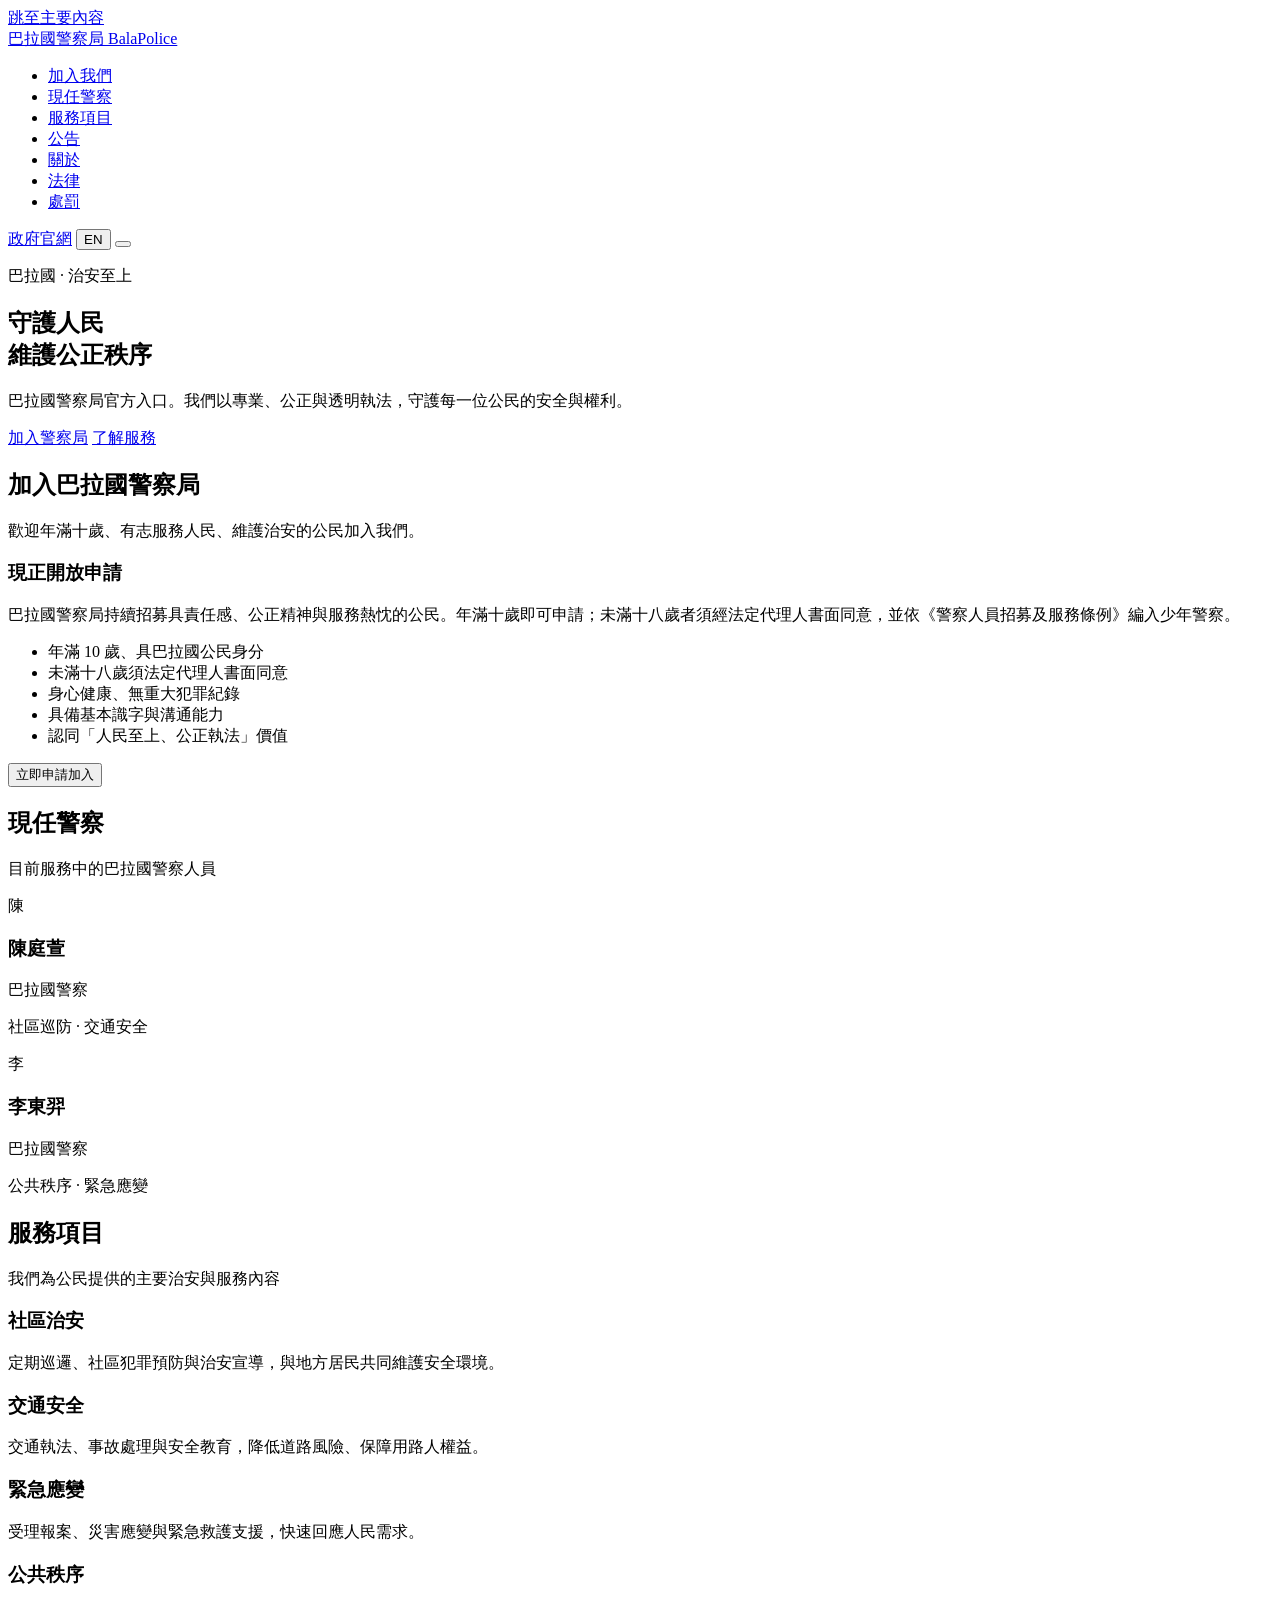
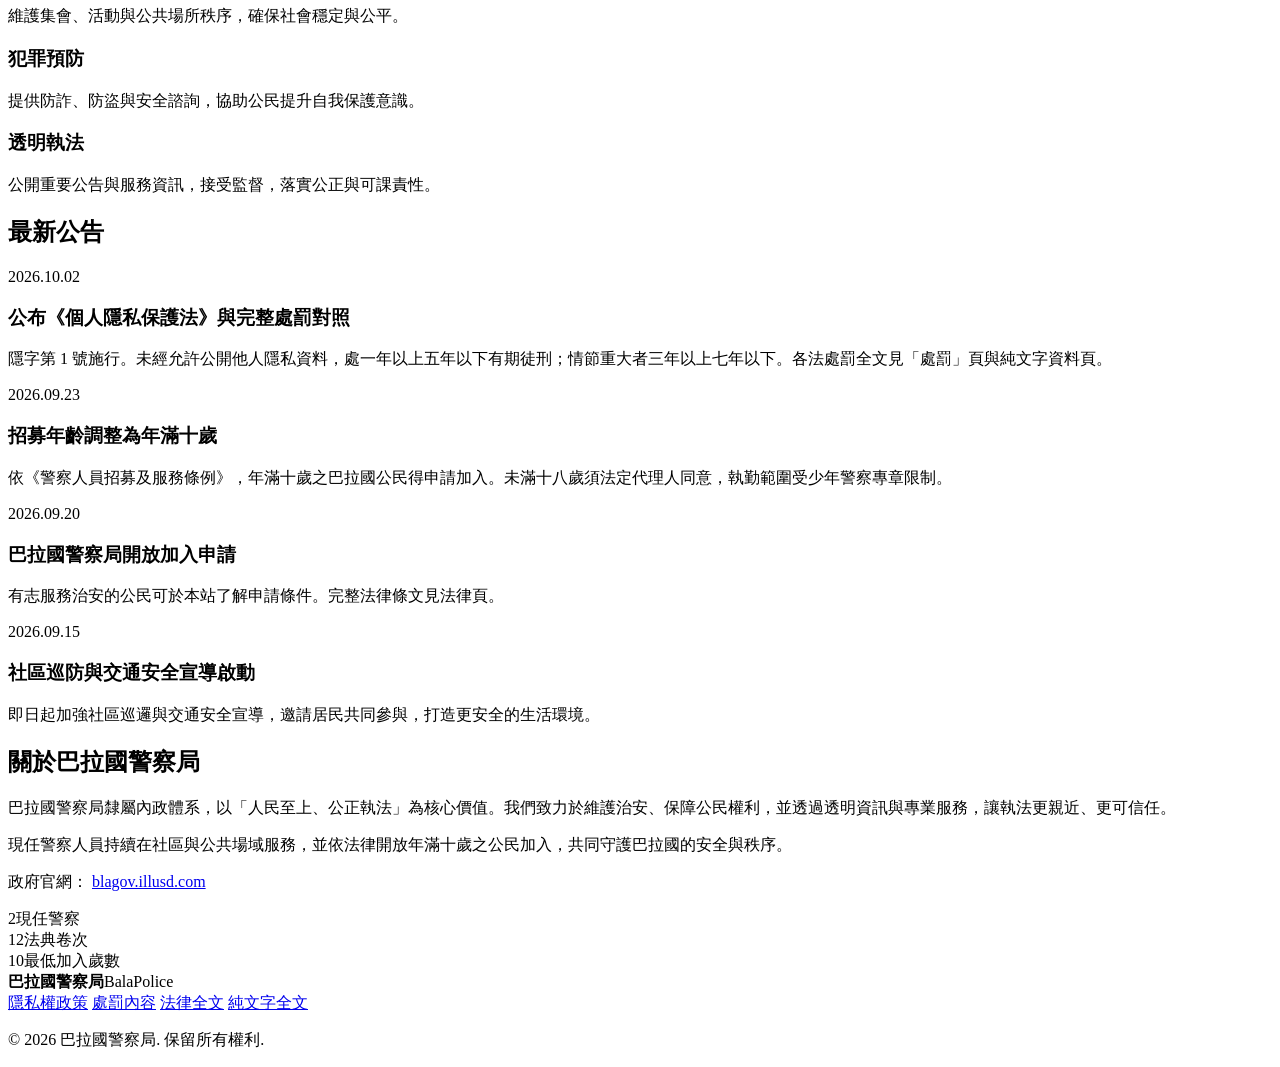
==== index.html @ f97da93d "feat: add index.html homepage" ====
<!DOCTYPE html>
<html lang="zh-Hant">
<head>
  <meta charset="UTF-8">
  <meta name="viewport" content="width=device-width, initial-scale=1.0">
  <title>巴拉國警察局 | BalaPolice</title>
  <meta name="description" content="巴拉國警察局官方入口 — 維護治安、服務人民、公正執法">
  <link rel="preconnect" href="https://fonts.googleapis.com">
  <link rel="preconnect" href="https://fonts.gstatic.com" crossorigin>
  <link href="https://fonts.googleapis.com/css2?family=Public+Sans:ital,wght@0,300;0,400;0,500;0,600;0,700;1,400&display=swap" rel="stylesheet">
  <link rel="stylesheet" href="styles.css">
</head>
<body>
  <a href="#main" class="skip-link">跳至主要內容</a>
  <header class="site-header" id="header">
    <div class="container header-inner">
      <a href="/" class="logo" aria-label="巴拉國警察局首頁">
        <span class="logo-mark" aria-hidden="true"></span>
        <span class="logo-text">
          <span class="logo-zh">巴拉國警察局</span>
          <span class="logo-en">BalaPolice</span>
        </span>
      </a>
      <nav class="nav" aria-label="主要導覽">
        <ul class="nav-list">
          <li><a href="#join" class="nav-link">加入我們</a></li>
          <li><a href="#officers" class="nav-link">現任警察</a></li>
          <li><a href="#services" class="nav-link">服務項目</a></li>
          <li><a href="#news" class="nav-link">公告</a></li>
          <li><a href="#about" class="nav-link">關於</a></li>
          <li><a href="laws.html" class="nav-link">法律</a></li>
          <li><a href="penalties.html" class="nav-link">處罰</a></li>
        </ul>
      </nav>
      <div class="header-actions">
        <a href="https://blagov.illusd.com/" class="btn btn-ghost" target="_blank" rel="noopener noreferrer">政府官網</a>
        <button class="btn btn-ghost" type="button" id="lang-toggle" aria-label="切換語言">EN</button>
        <button class="menu-toggle" type="button" aria-label="開啟選單" aria-expanded="false" id="menu-toggle">
          <span></span><span></span>
        </button>
      </div>
    </div>
  </header>
  <div class="mobile-nav" id="mobile-nav" hidden>
    <nav aria-label="行動導覽">
      <ul>
        <li><a href="#join">加入我們</a></li>
        <li><a href="#officers">現任警察</a></li>
        <li><a href="#services">服務項目</a></li>
        <li><a href="#news">公告</a></li>
        <li><a href="#about">關於</a></li>
        <li><a href="laws.html">法律</a></li>
        <li><a href="penalties.html">處罰</a></li>
        <li><a href="laws-fetch.html">純文字全文</a></li>
        <li><a href="https://blagov.illusd.com/" target="_blank" rel="noopener noreferrer">政府官網</a></li>
      </ul>
    </nav>
  </div>
  <main id="main">
    <section class="hero">
      <div class="container hero-inner">
        <p class="hero-eyebrow">巴拉國 · 治安至上</p>
        <h1 class="hero-title">守護人民<br><span class="hero-title-accent">維護公正秩序</span></h1>
        <p class="hero-desc">巴拉國警察局官方入口。我們以專業、公正與透明執法，守護每一位公民的安全與權利。</p>
        <div class="hero-actions">
          <a href="#join" class="btn btn-primary">加入警察局</a>
          <a href="#services" class="btn btn-ghost">了解服務</a>
        </div>
      </div>
    </section>
    <section class="section join" id="join">
      <div class="container">
        <header class="section-header">
          <div>
            <h2 class="section-title">加入巴拉國警察局</h2>
            <p class="section-desc">歡迎年滿十歲、有志服務人民、維護治安的公民加入我們。</p>
          </div>
        </header>
        <div class="join-banner" data-stagger>
          <div class="join-banner-text">
            <h3>現正開放申請</h3>
            <p>巴拉國警察局持續招募具責任感、公正精神與服務熱忱的公民。年滿十歲即可申請；未滿十八歲者須經法定代理人書面同意，並依《警察人員招募及服務條例》編入少年警察。</p>
            <ul class="join-list">
              <li>年滿 10 歲、具巴拉國公民身分</li>
              <li>未滿十八歲須法定代理人書面同意</li>
              <li>身心健康、無重大犯罪紀錄</li>
              <li>具備基本識字與溝通能力</li>
              <li>認同「人民至上、公正執法」價值</li>
            </ul>
            <button class="btn btn-primary" type="button" id="apply-btn">立即申請加入</button>
          </div>
        </div>
      </div>
    </section>
    <section class="section officers" id="officers">
      <div class="container">
        <header class="section-header">
          <div>
            <h2 class="section-title">現任警察</h2>
            <p class="section-desc">目前服務中的巴拉國警察人員</p>
          </div>
        </header>
        <div class="officers-grid">
          <article class="officer-card" data-stagger>
            <div class="officer-photo" aria-hidden="true"><div class="officer-initials">陳</div></div>
            <h3>陳庭萱</h3>
            <p class="officer-role">巴拉國警察</p>
            <p class="officer-meta">社區巡防 · 交通安全</p>
          </article>
          <article class="officer-card" data-stagger>
            <div class="officer-photo" aria-hidden="true"><div class="officer-initials">李</div></div>
            <h3>李東羿</h3>
            <p class="officer-role">巴拉國警察</p>
            <p class="officer-meta">公共秩序 · 緊急應變</p>
          </article>
        </div>
      </div>
    </section>
    <section class="section services" id="services">
      <div class="container">
        <header class="section-header">
          <div>
            <h2 class="section-title">服務項目</h2>
            <p class="section-desc">我們為公民提供的主要治安與服務內容</p>
          </div>
        </header>
        <div class="services-grid">
          <article class="service-card" data-stagger><h3>社區治安</h3><p>定期巡邏、社區犯罪預防與治安宣導，與地方居民共同維護安全環境。</p></article>
          <article class="service-card" data-stagger><h3>交通安全</h3><p>交通執法、事故處理與安全教育，降低道路風險、保障用路人權益。</p></article>
          <article class="service-card" data-stagger><h3>緊急應變</h3><p>受理報案、災害應變與緊急救護支援，快速回應人民需求。</p></article>
          <article class="service-card" data-stagger><h3>公共秩序</h3><p>維護集會、活動與公共場所秩序，確保社會穩定與公平。</p></article>
          <article class="service-card" data-stagger><h3>犯罪預防</h3><p>提供防詐、防盜與安全諮詢，協助公民提升自我保護意識。</p></article>
          <article class="service-card" data-stagger><h3>透明執法</h3><p>公開重要公告與服務資訊，接受監督，落實公正與可課責性。</p></article>
        </div>
      </div>
    </section>
    <section class="section news" id="news">
      <div class="container">
        <header class="section-header"><h2 class="section-title">最新公告</h2></header>
        <div class="news-list">
          <article class="news-item" data-stagger>
            <time datetime="2026-10-02">2026.10.02</time>
            <h3>公布《個人隱私保護法》與完整處罰對照</h3>
            <p>隱字第 1 號施行。未經允許公開他人隱私資料，處一年以上五年以下有期徒刑；情節重大者三年以上七年以下。各法處罰全文見「處罰」頁與純文字資料頁。</p>
          </article>
          <article class="news-item" data-stagger>
            <time datetime="2026-09-23">2026.09.23</time>
            <h3>招募年齡調整為年滿十歲</h3>
            <p>依《警察人員招募及服務條例》，年滿十歲之巴拉國公民得申請加入。未滿十八歲須法定代理人同意，執勤範圍受少年警察專章限制。</p>
          </article>
          <article class="news-item" data-stagger>
            <time datetime="2026-09-20">2026.09.20</time>
            <h3>巴拉國警察局開放加入申請</h3>
            <p>有志服務治安的公民可於本站了解申請條件。完整法律條文見法律頁。</p>
          </article>
          <article class="news-item" data-stagger>
            <time datetime="2026-09-15">2026.09.15</time>
            <h3>社區巡防與交通安全宣導啟動</h3>
            <p>即日起加強社區巡邏與交通安全宣導，邀請居民共同參與，打造更安全的生活環境。</p>
          </article>
        </div>
      </div>
    </section>
    <section class="section about" id="about">
      <div class="container about-inner">
        <div class="about-content">
          <h2 class="section-title">關於巴拉國警察局</h2>
          <p>巴拉國警察局隸屬內政體系，以「人民至上、公正執法」為核心價值。我們致力於維護治安、保障公民權利，並透過透明資訊與專業服務，讓執法更親近、更可信任。</p>
          <p>現任警察人員持續在社區與公共場域服務，並依法律開放年滿十歲之公民加入，共同守護巴拉國的安全與秩序。</p>
          <p class="about-link">政府官網： <a href="https://blagov.illusd.com/" target="_blank" rel="noopener noreferrer">blagov.illusd.com</a></p>
        </div>
        <div class="about-stats">
          <div class="stat" data-stagger><span class="stat-value">2</span><span class="stat-label">現任警察</span></div>
          <div class="stat" data-stagger><span class="stat-value">12</span><span class="stat-label">法典卷次</span></div>
          <div class="stat" data-stagger><span class="stat-value">10</span><span class="stat-label">最低加入歲數</span></div>
        </div>
      </div>
    </section>
  </main>
  <footer class="site-footer">
    <div class="container footer-inner">
      <div class="footer-brand">
        <span class="logo-mark small" aria-hidden="true"></span>
        <div><strong>巴拉國警察局</strong><span>BalaPolice</span></div>
      </div>
      <div class="footer-links">
        <a href="laws.html#privacy">隱私權政策</a>
        <a href="penalties.html">處罰內容</a>
        <a href="laws.html">法律全文</a>
        <a href="laws-fetch.html">純文字全文</a>
      </div>
      <p class="footer-copy">© 2026 巴拉國警察局. 保留所有權利.</p>
    </div>
  </footer>
  <div class="modal-overlay" id="apply-modal" hidden>
    <div class="modal" role="dialog" aria-modal="true" aria-labelledby="modal-title">
      <header class="modal-header">
        <h2 id="modal-title">申請加入巴拉國警察局</h2>
        <button type="button" class="modal-close" id="modal-close" aria-label="關閉">×</button>
      </header>
      <form class="modal-body" id="apply-form">
        <div class="form-group"><label for="name">姓名</label><input type="text" id="name" name="name" required autocomplete="name" placeholder="請輸入真實姓名"></div>
        <div class="form-group"><label for="contact">聯絡方式</label><input type="text" id="contact" name="contact" required placeholder="電話或 Email"></div>
        <div class="form-group"><label for="reason">申請理由（選填）</label><textarea id="reason" name="reason" rows="3" placeholder="簡述為何想加入警察局"></textarea></div>
        <p class="form-note">此為示意表單，提交後僅顯示成功訊息，不會實際送出資料。未滿十八歲請一併註明法定代理人。</p>
        <div class="modal-actions">
          <button type="button" class="btn btn-ghost" id="modal-cancel">取消</button>
          <button type="submit" class="btn btn-primary">送出申請</button>
        </div>
      </form>
      <div class="modal-success" id="modal-success" hidden>
        <p>申請已送出。感謝您的意願，我們將盡快與您聯繫。</p>
        <button type="button" class="btn btn-primary" id="modal-done">關閉</button>
      </div>
    </div>
  </div>
  <script src="script.js"></script>
</body>
</html>
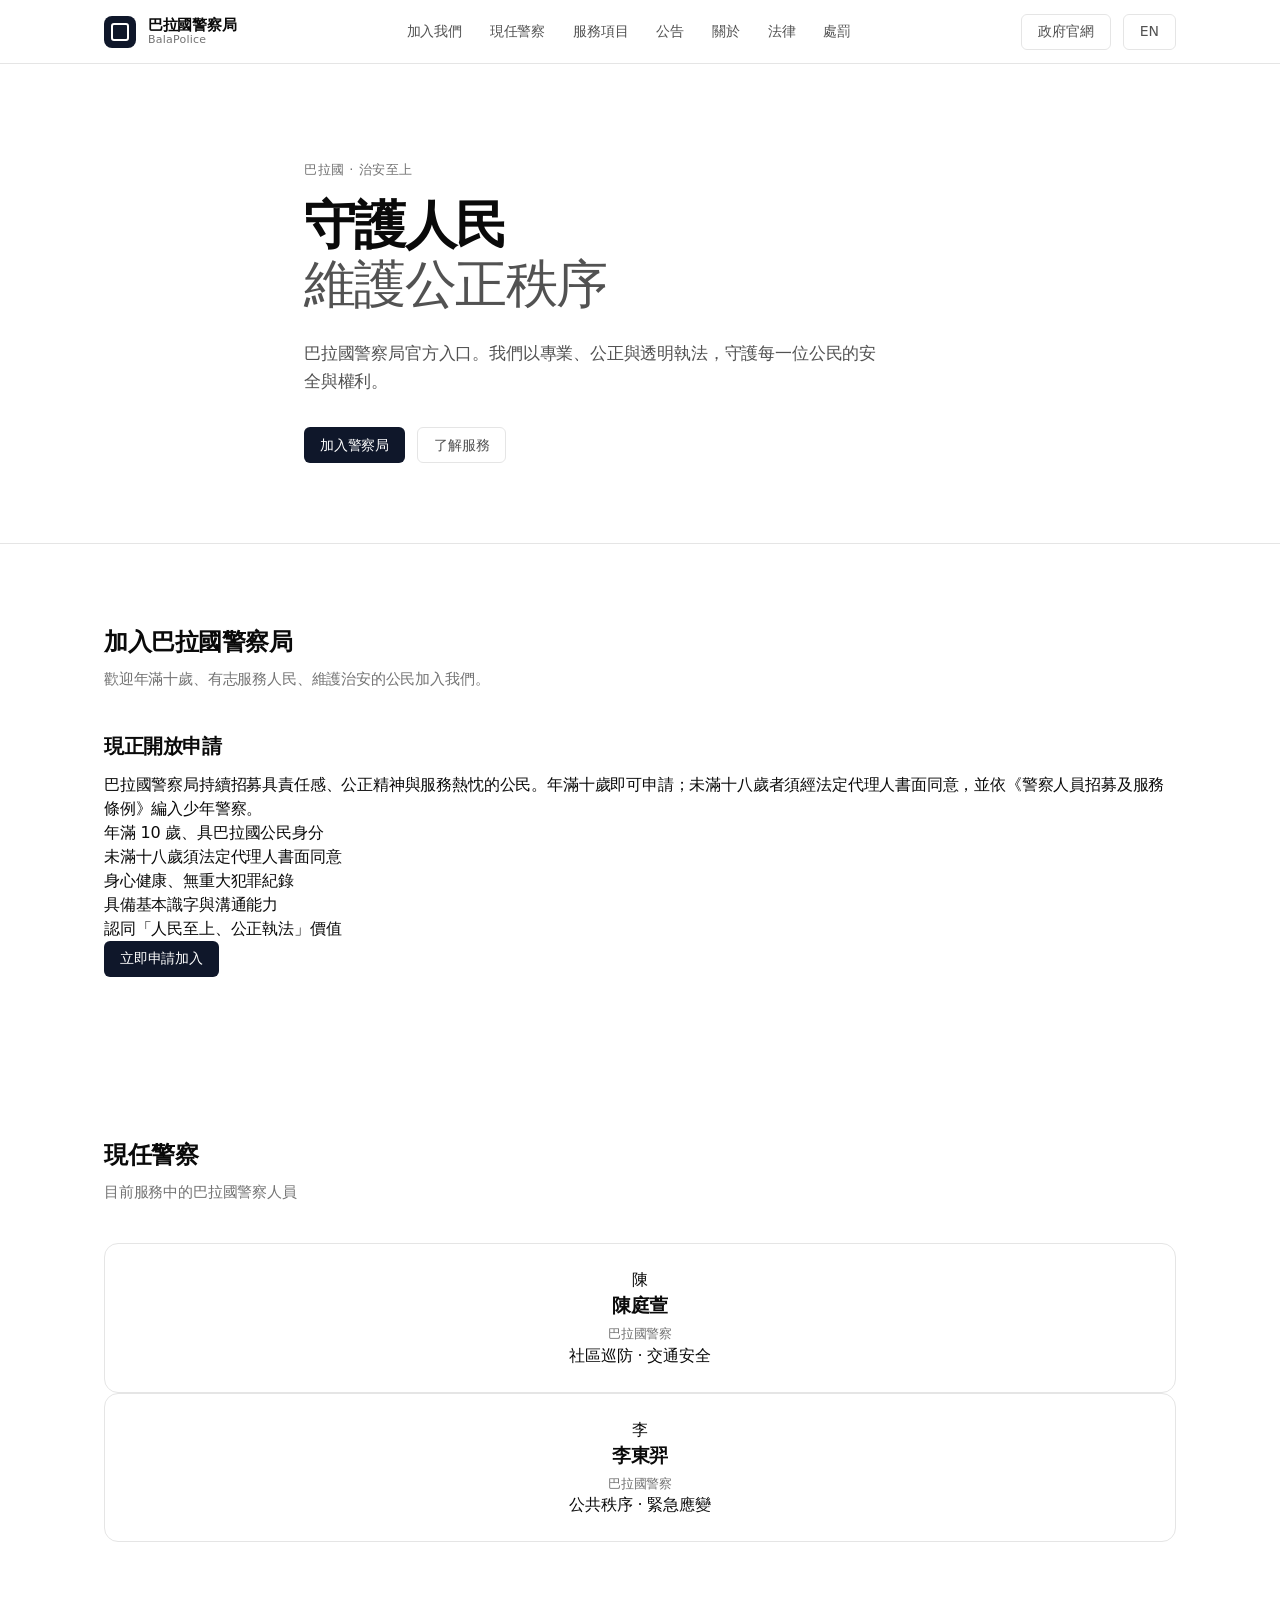
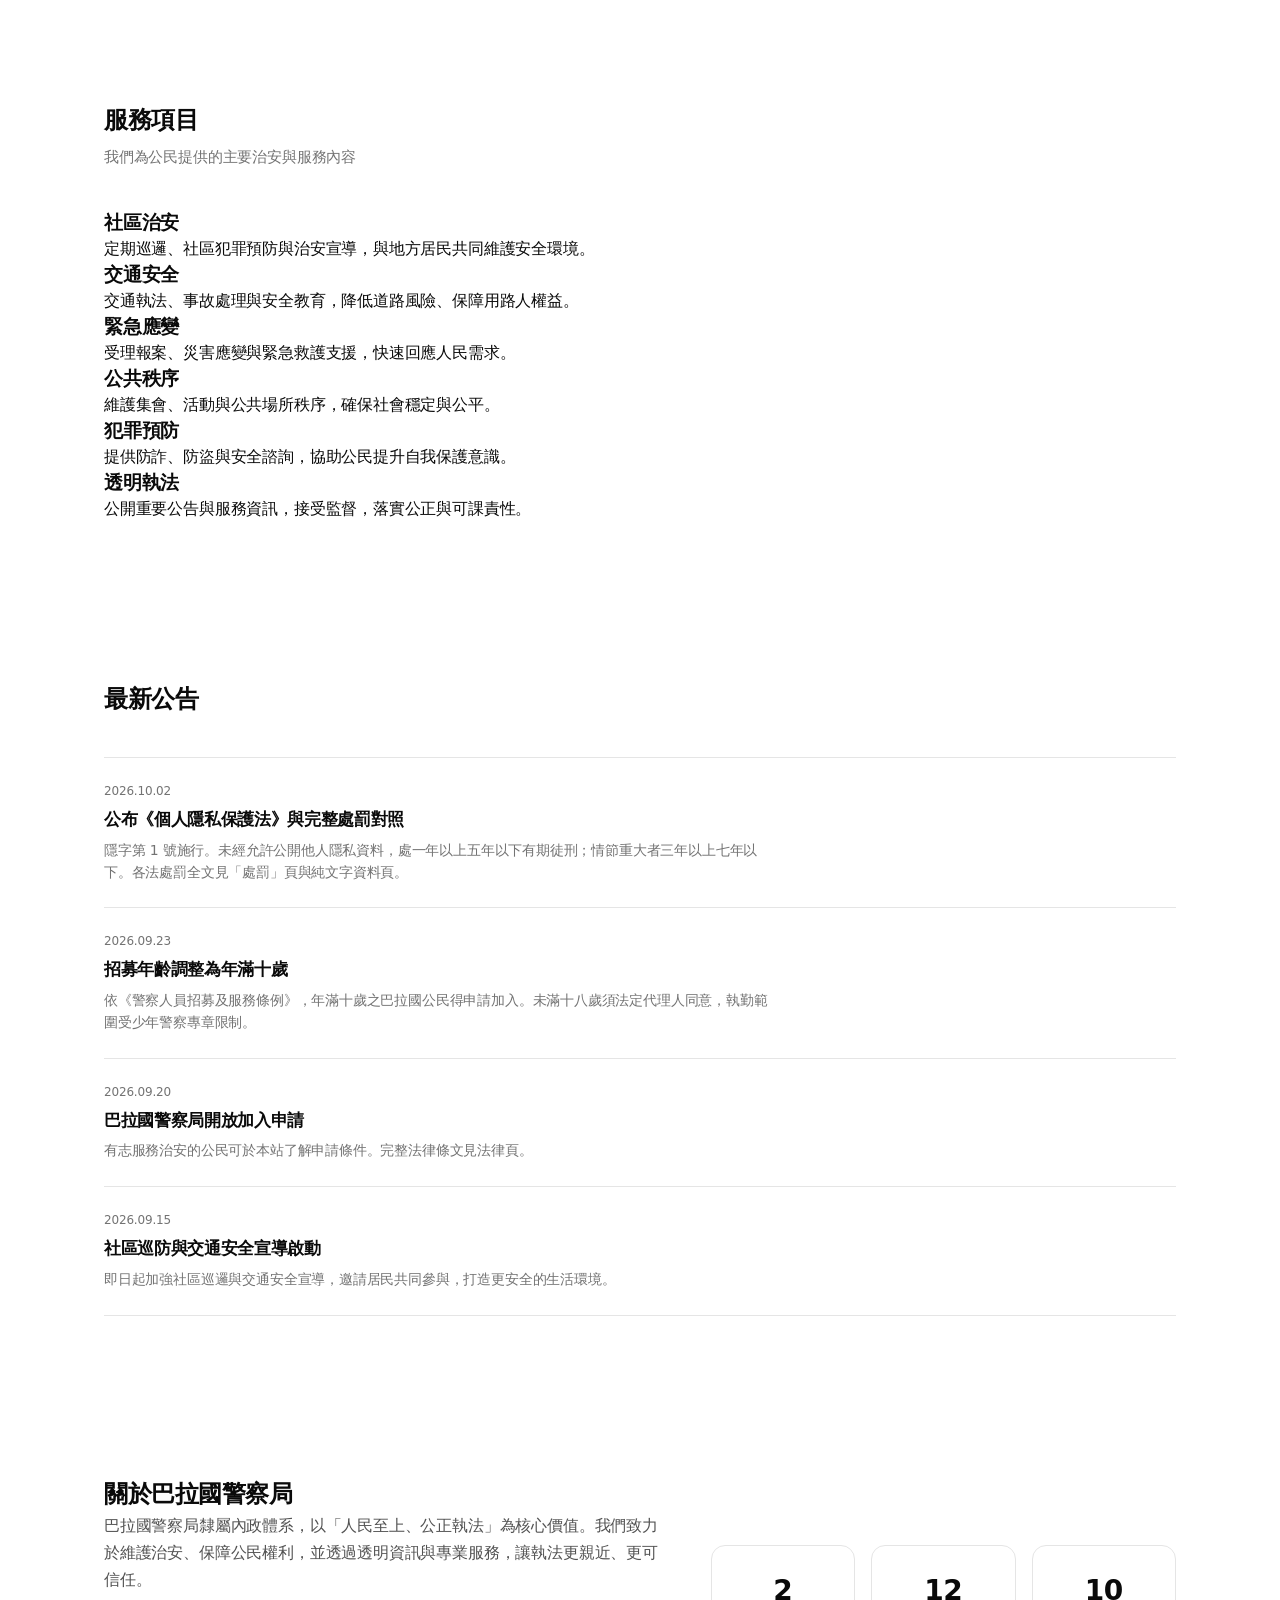
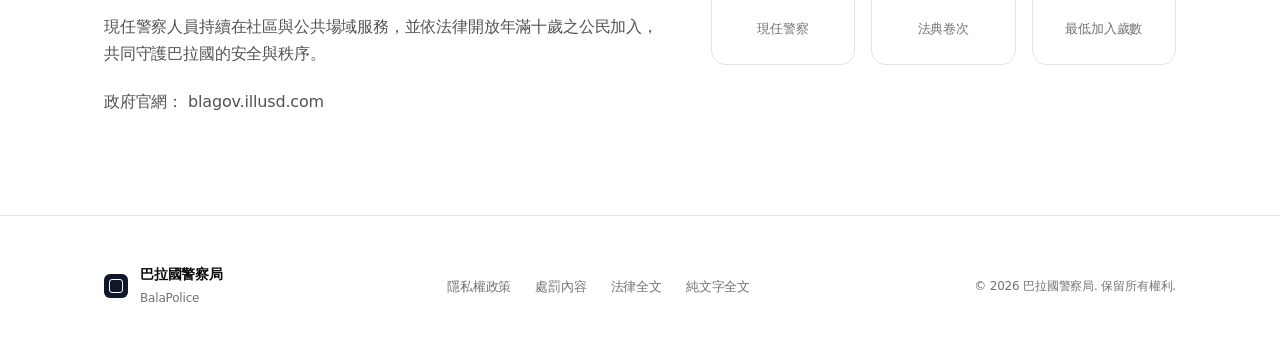
==== commit ac851e14: "Fix layout: complete CSS + Google Form apply link" ====
--- a/index.html
+++ b/index.html
@@ -12,6 +12,7 @@
 </head>
 <body>
   <a href="#main" class="skip-link">跳至主要內容</a>
+
   <header class="site-header" id="header">
     <div class="container header-inner">
       <a href="/" class="logo" aria-label="巴拉國警察局首頁">
@@ -41,6 +42,7 @@
       </div>
     </div>
   </header>
+
   <div class="mobile-nav" id="mobile-nav" hidden>
     <nav aria-label="行動導覽">
       <ul>
@@ -56,6 +58,7 @@
       </ul>
     </nav>
   </div>
+
   <main id="main">
     <section class="hero">
       <div class="container hero-inner">
@@ -68,6 +71,7 @@
         </div>
       </div>
     </section>
+
     <section class="section join" id="join">
       <div class="container">
         <header class="section-header">
@@ -87,11 +91,12 @@
               <li>具備基本識字與溝通能力</li>
               <li>認同「人民至上、公正執法」價值</li>
             </ul>
-            <button class="btn btn-primary" type="button" id="apply-btn">立即申請加入</button>
-          </div>
-        </div>
-      </div>
-    </section>
+            <a href="https://forms.gle/H8WPyTT5m5z1YBww5" class="btn btn-primary" target="_blank" rel="noopener noreferrer">立即申請加入</a>
+          </div>
+        </div>
+      </div>
+    </section>
+
     <section class="section officers" id="officers">
       <div class="container">
         <header class="section-header">
@@ -102,13 +107,17 @@
         </header>
         <div class="officers-grid">
           <article class="officer-card" data-stagger>
-            <div class="officer-photo" aria-hidden="true"><div class="officer-initials">陳</div></div>
+            <div class="officer-photo" aria-hidden="true">
+              <div class="officer-initials">陳</div>
+            </div>
             <h3>陳庭萱</h3>
             <p class="officer-role">巴拉國警察</p>
             <p class="officer-meta">社區巡防 · 交通安全</p>
           </article>
           <article class="officer-card" data-stagger>
-            <div class="officer-photo" aria-hidden="true"><div class="officer-initials">李</div></div>
+            <div class="officer-photo" aria-hidden="true">
+              <div class="officer-initials">李</div>
+            </div>
             <h3>李東羿</h3>
             <p class="officer-role">巴拉國警察</p>
             <p class="officer-meta">公共秩序 · 緊急應變</p>
@@ -116,6 +125,7 @@
         </div>
       </div>
     </section>
+
     <section class="section services" id="services">
       <div class="container">
         <header class="section-header">
@@ -125,18 +135,39 @@
           </div>
         </header>
         <div class="services-grid">
-          <article class="service-card" data-stagger><h3>社區治安</h3><p>定期巡邏、社區犯罪預防與治安宣導，與地方居民共同維護安全環境。</p></article>
-          <article class="service-card" data-stagger><h3>交通安全</h3><p>交通執法、事故處理與安全教育，降低道路風險、保障用路人權益。</p></article>
-          <article class="service-card" data-stagger><h3>緊急應變</h3><p>受理報案、災害應變與緊急救護支援，快速回應人民需求。</p></article>
-          <article class="service-card" data-stagger><h3>公共秩序</h3><p>維護集會、活動與公共場所秩序，確保社會穩定與公平。</p></article>
-          <article class="service-card" data-stagger><h3>犯罪預防</h3><p>提供防詐、防盜與安全諮詢，協助公民提升自我保護意識。</p></article>
-          <article class="service-card" data-stagger><h3>透明執法</h3><p>公開重要公告與服務資訊，接受監督，落實公正與可課責性。</p></article>
-        </div>
-      </div>
-    </section>
+          <article class="service-card" data-stagger>
+            <h3>社區治安</h3>
+            <p>定期巡邏、社區犯罪預防與治安宣導，與地方居民共同維護安全環境。</p>
+          </article>
+          <article class="service-card" data-stagger>
+            <h3>交通安全</h3>
+            <p>交通執法、事故處理與安全教育，降低道路風險、保障用路人權益。</p>
+          </article>
+          <article class="service-card" data-stagger>
+            <h3>緊急應變</h3>
+            <p>受理報案、災害應變與緊急救護支援，快速回應人民需求。</p>
+          </article>
+          <article class="service-card" data-stagger>
+            <h3>公共秩序</h3>
+            <p>維護集會、活動與公共場所秩序，確保社會穩定與公平。</p>
+          </article>
+          <article class="service-card" data-stagger>
+            <h3>犯罪預防</h3>
+            <p>提供防詐、防盜與安全諮詢，協助公民提升自我保護意識。</p>
+          </article>
+          <article class="service-card" data-stagger>
+            <h3>透明執法</h3>
+            <p>公開重要公告與服務資訊，接受監督，落實公正與可課責性。</p>
+          </article>
+        </div>
+      </div>
+    </section>
+
     <section class="section news" id="news">
       <div class="container">
-        <header class="section-header"><h2 class="section-title">最新公告</h2></header>
+        <header class="section-header">
+          <h2 class="section-title">最新公告</h2>
+        </header>
         <div class="news-list">
           <article class="news-item" data-stagger>
             <time datetime="2026-10-02">2026.10.02</time>
@@ -161,6 +192,7 @@
         </div>
       </div>
     </section>
+
     <section class="section about" id="about">
       <div class="container about-inner">
         <div class="about-content">
@@ -170,18 +202,31 @@
           <p class="about-link">政府官網： <a href="https://blagov.illusd.com/" target="_blank" rel="noopener noreferrer">blagov.illusd.com</a></p>
         </div>
         <div class="about-stats">
-          <div class="stat" data-stagger><span class="stat-value">2</span><span class="stat-label">現任警察</span></div>
-          <div class="stat" data-stagger><span class="stat-value">12</span><span class="stat-label">法典卷次</span></div>
-          <div class="stat" data-stagger><span class="stat-value">10</span><span class="stat-label">最低加入歲數</span></div>
+          <div class="stat" data-stagger>
+            <span class="stat-value">2</span>
+            <span class="stat-label">現任警察</span>
+          </div>
+          <div class="stat" data-stagger>
+            <span class="stat-value">12</span>
+            <span class="stat-label">法典卷次</span>
+          </div>
+          <div class="stat" data-stagger>
+            <span class="stat-value">10</span>
+            <span class="stat-label">最低加入歲數</span>
+          </div>
         </div>
       </div>
     </section>
   </main>
+
   <footer class="site-footer">
     <div class="container footer-inner">
       <div class="footer-brand">
         <span class="logo-mark small" aria-hidden="true"></span>
-        <div><strong>巴拉國警察局</strong><span>BalaPolice</span></div>
+        <div>
+          <strong>巴拉國警察局</strong>
+          <span>BalaPolice</span>
+        </div>
       </div>
       <div class="footer-links">
         <a href="laws.html#privacy">隱私權政策</a>
@@ -192,28 +237,7 @@
       <p class="footer-copy">© 2026 巴拉國警察局. 保留所有權利.</p>
     </div>
   </footer>
-  <div class="modal-overlay" id="apply-modal" hidden>
-    <div class="modal" role="dialog" aria-modal="true" aria-labelledby="modal-title">
-      <header class="modal-header">
-        <h2 id="modal-title">申請加入巴拉國警察局</h2>
-        <button type="button" class="modal-close" id="modal-close" aria-label="關閉">×</button>
-      </header>
-      <form class="modal-body" id="apply-form">
-        <div class="form-group"><label for="name">姓名</label><input type="text" id="name" name="name" required autocomplete="name" placeholder="請輸入真實姓名"></div>
-        <div class="form-group"><label for="contact">聯絡方式</label><input type="text" id="contact" name="contact" required placeholder="電話或 Email"></div>
-        <div class="form-group"><label for="reason">申請理由（選填）</label><textarea id="reason" name="reason" rows="3" placeholder="簡述為何想加入警察局"></textarea></div>
-        <p class="form-note">此為示意表單，提交後僅顯示成功訊息，不會實際送出資料。未滿十八歲請一併註明法定代理人。</p>
-        <div class="modal-actions">
-          <button type="button" class="btn btn-ghost" id="modal-cancel">取消</button>
-          <button type="submit" class="btn btn-primary">送出申請</button>
-        </div>
-      </form>
-      <div class="modal-success" id="modal-success" hidden>
-        <p>申請已送出。感謝您的意願，我們將盡快與您聯繫。</p>
-        <button type="button" class="btn btn-primary" id="modal-done">關閉</button>
-      </div>
-    </div>
-  </div>
+
   <script src="script.js"></script>
 </body>
 </html>
--- a/styles.css
+++ b/styles.css
@@ -0,0 +1,157 @@
+/* BalalaGovernment */
+:root {
+  --bg: #ffffff; --bg-subtle: #fafafa; --text: #0a0a0a; --text-secondary: #525252; --text-muted: #737373;
+  --border: #e5e5e5; --border-strong: #d4d4d4; --accent: #0f172a; --accent-hover: #1e293b;
+  --font: "Public Sans", system-ui, -apple-system, BlinkMacSystemFont, "Segoe UI", sans-serif;
+  --tracking-tight: -0.02em; --tracking-display: -0.03em;
+  --space-1: 0.25rem; --space-2: 0.5rem; --space-3: 0.75rem; --space-4: 1rem;
+  --space-5: 1.25rem; --space-6: 1.5rem; --space-8: 2rem; --space-10: 2.5rem;
+  --space-12: 3rem; --space-16: 4rem; --space-20: 5rem; --space-24: 6rem;
+  --radius-sm: 6px; --radius: 10px; --radius-lg: 14px;
+  --ease-out: cubic-bezier(0.23, 1, 0.32, 1);
+  --duration-fast: 140ms; --duration: 220ms; --duration-slow: 320ms;
+  --container: 1120px; --header-h: 64px;
+}
+*, *::before, *::after { box-sizing: border-box; margin: 0; padding: 0; }
+html {
+  font-family: var(--font); font-optical-sizing: auto;
+  -webkit-font-smoothing: antialiased; scroll-behavior: smooth;
+  background: var(--bg); color: var(--text);
+}
+body { min-height: 100vh; line-height: 1.5; letter-spacing: -0.011em; background: var(--bg); -webkit-tap-highlight-color: transparent; }
+img, svg { display: block; max-width: 100%; }
+a { color: inherit; text-decoration: none; }
+ul { list-style: none; }
+button { font: inherit; cursor: pointer; border: none; background: none; }
+:focus, :focus-visible, button:focus, a:focus, input:focus { outline: none !important; box-shadow: none !important; }
+.skip-link {
+  position: absolute; top: -100%; left: var(--space-4); z-index: 100;
+  padding: var(--space-2) var(--space-4); background: var(--accent); color: white;
+  border-radius: var(--radius-sm); font-size: 0.875rem; font-weight: 500;
+}
+.skip-link:focus { top: var(--space-4); }
+.container { width: 100%; max-width: var(--container); margin-inline: auto; padding-inline: var(--space-6); }
+.site-header {
+  position: sticky; top: 0; z-index: 50; height: var(--header-h);
+  background: rgba(255,255,255,0.85); backdrop-filter: saturate(180%) blur(12px);
+  -webkit-backdrop-filter: saturate(180%) blur(12px); border-bottom: 1px solid var(--border);
+}
+.header-inner { display: flex; align-items: center; justify-content: space-between; height: 100%; gap: var(--space-6); }
+.logo { display: flex; align-items: center; gap: var(--space-3); flex-shrink: 0; }
+.logo-mark { width: 32px; height: 32px; border-radius: 8px; background: var(--accent); position: relative; }
+.logo-mark::after { content: ""; position: absolute; inset: 7px; border: 2px solid white; border-radius: 3px; }
+.logo-mark.small { width: 24px; height: 24px; border-radius: 6px; }
+.logo-mark.small::after { inset: 5px; border-width: 1.5px; }
+.logo-text { display: flex; flex-direction: column; line-height: 1.15; }
+.logo-zh { font-size: 0.9375rem; font-weight: 600; letter-spacing: var(--tracking-tight); }
+.logo-en { font-size: 0.6875rem; color: var(--text-muted); letter-spacing: 0.02em; }
+.nav { display: none; }
+@media (min-width: 900px) { .nav { display: block; } }
+.nav-list { display: flex; gap: var(--space-1); }
+.nav-link {
+  display: block; padding: var(--space-2) var(--space-3); font-size: 0.875rem; font-weight: 500;
+  color: var(--text-secondary); border-radius: var(--radius-sm);
+  transition: color var(--duration-fast) var(--ease-out), background var(--duration-fast) var(--ease-out);
+}
+.nav-link:hover { color: var(--text); background: var(--bg-subtle); }
+.header-actions { display: flex; align-items: center; gap: var(--space-3); }
+.btn {
+  display: inline-flex; align-items: center; justify-content: center; height: 36px; padding: 0 var(--space-4);
+  font-size: 0.875rem; font-weight: 500; border-radius: var(--radius-sm);
+  transition: transform var(--duration-fast) var(--ease-out), background var(--duration-fast) var(--ease-out);
+  outline: none; box-shadow: none;
+}
+.btn:active { transform: scale(0.97); }
+.btn:focus, .btn:focus-visible { outline: none; box-shadow: none; }
+.btn-primary { background: var(--accent); color: white; }
+.btn-primary:hover { background: var(--accent-hover); }
+.btn-ghost { background: transparent; color: var(--text-secondary); border: 1px solid var(--border); }
+.btn-ghost:hover { color: var(--text); border-color: var(--border-strong); background: var(--bg-subtle); }
+.menu-toggle { display: flex; flex-direction: column; justify-content: center; gap: 5px; width: 36px; height: 36px; padding: 8px; outline: none; }
+.menu-toggle span { display: block; height: 1.5px; background: var(--text); border-radius: 1px; transition: transform var(--duration) var(--ease-out); }
+.menu-toggle[aria-expanded="true"] span:first-child { transform: translateY(3.25px) rotate(45deg); }
+.menu-toggle[aria-expanded="true"] span:last-child { transform: translateY(-3.25px) rotate(-45deg); }
+@media (min-width: 900px) { .menu-toggle { display: none; } }
+.mobile-nav {
+  position: fixed; inset: var(--header-h) 0 0 0; background: var(--bg); z-index: 40;
+  padding: var(--space-8) var(--space-6); border-top: 1px solid var(--border);
+  transform: translateY(-8px); opacity: 0; pointer-events: none;
+  transition: opacity var(--duration) var(--ease-out), transform var(--duration) var(--ease-out);
+}
+.mobile-nav[data-open="true"] { opacity: 1; transform: translateY(0); pointer-events: auto; }
+.mobile-nav ul { display: flex; flex-direction: column; gap: var(--space-1); }
+.mobile-nav a { display: block; padding: var(--space-4); font-size: 1.125rem; font-weight: 500; border-radius: var(--radius); }
+.mobile-nav a:hover { background: var(--bg-subtle); }
+.hero { padding: var(--space-20) 0 var(--space-16); border-bottom: 1px solid var(--border); }
+@media (min-width: 768px) { .hero { padding: var(--space-24) 0 var(--space-20); } }
+.hero-inner { max-width: 720px; }
+.hero-eyebrow { font-size: 0.8125rem; font-weight: 500; color: var(--text-muted); letter-spacing: 0.04em; text-transform: uppercase; margin-bottom: var(--space-4); }
+.hero-title { font-size: clamp(2.25rem, 5vw, 3.25rem); font-weight: 600; line-height: 1.15; letter-spacing: var(--tracking-display); margin-bottom: var(--space-6); }
+.hero-title-accent { color: var(--text-secondary); font-weight: 400; }
+.hero-desc { font-size: 1.0625rem; color: var(--text-secondary); line-height: 1.65; max-width: 34em; }
+.hero-actions { display: flex; flex-wrap: wrap; gap: var(--space-3); margin-top: var(--space-8); }
+.section { padding: var(--space-16) 0; }
+@media (min-width: 768px) { .section { padding: var(--space-20) 0; } }
+.section-header { display: flex; flex-wrap: wrap; align-items: baseline; justify-content: space-between; gap: var(--space-4); margin-bottom: var(--space-10); }
+.section-title { font-size: 1.5rem; font-weight: 600; letter-spacing: var(--tracking-tight); }
+.section-desc { font-size: 0.9375rem; color: var(--text-muted); margin-top: var(--space-2); }
+.president-card { padding: var(--space-10) var(--space-8); border: 1px solid var(--border); border-radius: var(--radius-lg); background: var(--bg); max-width: 560px; }
+.president-label { font-size: 0.8125rem; font-weight: 500; color: var(--text-muted); letter-spacing: 0.04em; text-transform: uppercase; margin-bottom: var(--space-3); }
+.president-name { font-size: 1.5rem; font-weight: 600; letter-spacing: var(--tracking-tight); margin-bottom: var(--space-3); line-height: 1.3; }
+.president-desc { font-size: 0.9375rem; color: var(--text-secondary); line-height: 1.6; }
+.police { background: var(--bg-subtle); border-block: 1px solid var(--border); }
+.police-banner { padding: var(--space-8); background: var(--bg); border: 1px solid var(--border); border-radius: var(--radius-lg); margin-bottom: var(--space-12); }
+.police-banner-text h3 { font-size: 1.25rem; font-weight: 600; letter-spacing: var(--tracking-tight); margin-bottom: var(--space-3); }
+.police-banner-text p { font-size: 0.9375rem; color: var(--text-secondary); line-height: 1.6; margin-bottom: var(--space-6); max-width: 36em; }
+.police-sub { font-size: 1.125rem; font-weight: 600; letter-spacing: var(--tracking-tight); margin-bottom: var(--space-6); }
+.police-grid { display: grid; grid-template-columns: 1fr; gap: var(--space-4); }
+@media (min-width: 560px) { .police-grid { grid-template-columns: repeat(2, 1fr); } }
+.officer-card {
+  background: var(--bg); border: 1px solid var(--border); border-radius: var(--radius-lg);
+  text-align: center; padding: var(--space-6);
+}
+.officer-card:hover { border-color: var(--border-strong); }
+.officer-card h4 { font-size: 1.0625rem; font-weight: 600; letter-spacing: var(--tracking-tight); }
+.officer-role { font-size: 0.8125rem; color: var(--text-muted); margin-top: var(--space-1); }
+.dept-grid { display: grid; grid-template-columns: 1fr; gap: var(--space-4); }
+@media (min-width: 560px) { .dept-grid { grid-template-columns: repeat(2, 1fr); } }
+@media (min-width: 900px) { .dept-grid { grid-template-columns: repeat(3, 1fr); } }
+.dept-card { padding: var(--space-6); background: var(--bg); border: 1px solid var(--border); border-radius: var(--radius-lg); }
+.dept-card:hover { border-color: var(--border-strong); }
+.dept-card h3 { font-size: 1rem; font-weight: 600; margin-bottom: var(--space-2); letter-spacing: var(--tracking-tight); }
+.dept-card p { font-size: 0.875rem; color: var(--text-muted); line-height: 1.5; }
+.news-list { display: flex; flex-direction: column; border-top: 1px solid var(--border); }
+.news-item { padding: var(--space-6) 0; border-bottom: 1px solid var(--border); }
+.news-item time { display: block; font-size: 0.75rem; font-weight: 500; color: var(--text-muted); margin-bottom: var(--space-2); font-variant-numeric: tabular-nums; }
+.news-item h3 { font-size: 1.0625rem; font-weight: 600; letter-spacing: var(--tracking-tight); margin-bottom: var(--space-2); line-height: 1.4; }
+.news-item p { font-size: 0.875rem; color: var(--text-muted); line-height: 1.55; max-width: 48em; }
+.news-item a { color: var(--text); text-decoration: underline; text-underline-offset: 2px; }
+.about-inner { display: grid; gap: var(--space-12); }
+@media (min-width: 800px) { .about-inner { grid-template-columns: 1.2fr 1fr; align-items: center; } }
+.about-content p { font-size: 1rem; color: var(--text-secondary); line-height: 1.7; margin-bottom: var(--space-5); max-width: 36em; }
+.about-stats { display: grid; grid-template-columns: repeat(3, 1fr); gap: var(--space-4); }
+.stat { text-align: center; padding: var(--space-6) var(--space-4); border: 1px solid var(--border); border-radius: var(--radius-lg); background: var(--bg); }
+.stat-value { display: block; font-size: 1.75rem; font-weight: 600; letter-spacing: var(--tracking-tight); font-variant-numeric: tabular-nums; margin-bottom: var(--space-1); }
+.stat-label { font-size: 0.8125rem; color: var(--text-muted); }
+.site-footer { padding: var(--space-12) 0 var(--space-8); border-top: 1px solid var(--border); }
+.footer-inner { display: flex; flex-direction: column; gap: var(--space-6); align-items: flex-start; }
+@media (min-width: 700px) { .footer-inner { flex-direction: row; align-items: center; justify-content: space-between; } }
+.footer-brand { display: flex; align-items: center; gap: var(--space-3); }
+.footer-brand strong { display: block; font-size: 0.875rem; font-weight: 600; }
+.footer-brand span { font-size: 0.75rem; color: var(--text-muted); }
+.footer-links { display: flex; flex-wrap: wrap; gap: var(--space-4) var(--space-6); }
+.footer-links a { font-size: 0.8125rem; color: var(--text-muted); }
+.footer-links a:hover { color: var(--text); }
+.footer-copy { font-size: 0.75rem; color: var(--text-muted); }
+[data-stagger] { opacity: 0; transform: translateY(12px); transition: opacity var(--duration-slow) var(--ease-out), transform var(--duration-slow) var(--ease-out); }
+[data-stagger].is-visible { opacity: 1; transform: translateY(0); }
+@media (prefers-reduced-motion: reduce) {
+  html { scroll-behavior: auto; }
+  *, *::before, *::after { animation-duration: 0.01ms !important; transition-duration: 0.01ms !important; }
+  [data-stagger] { opacity: 1; transform: none; }
+  .btn:active { transform: none; }
+}
+
+.join-banner-text h3 { font-size: 1.25rem; font-weight: 600; letter-spacing: var(--tracking-tight); margin-bottom: var(--space-3); }
+
+@import url("styles-extra.css");
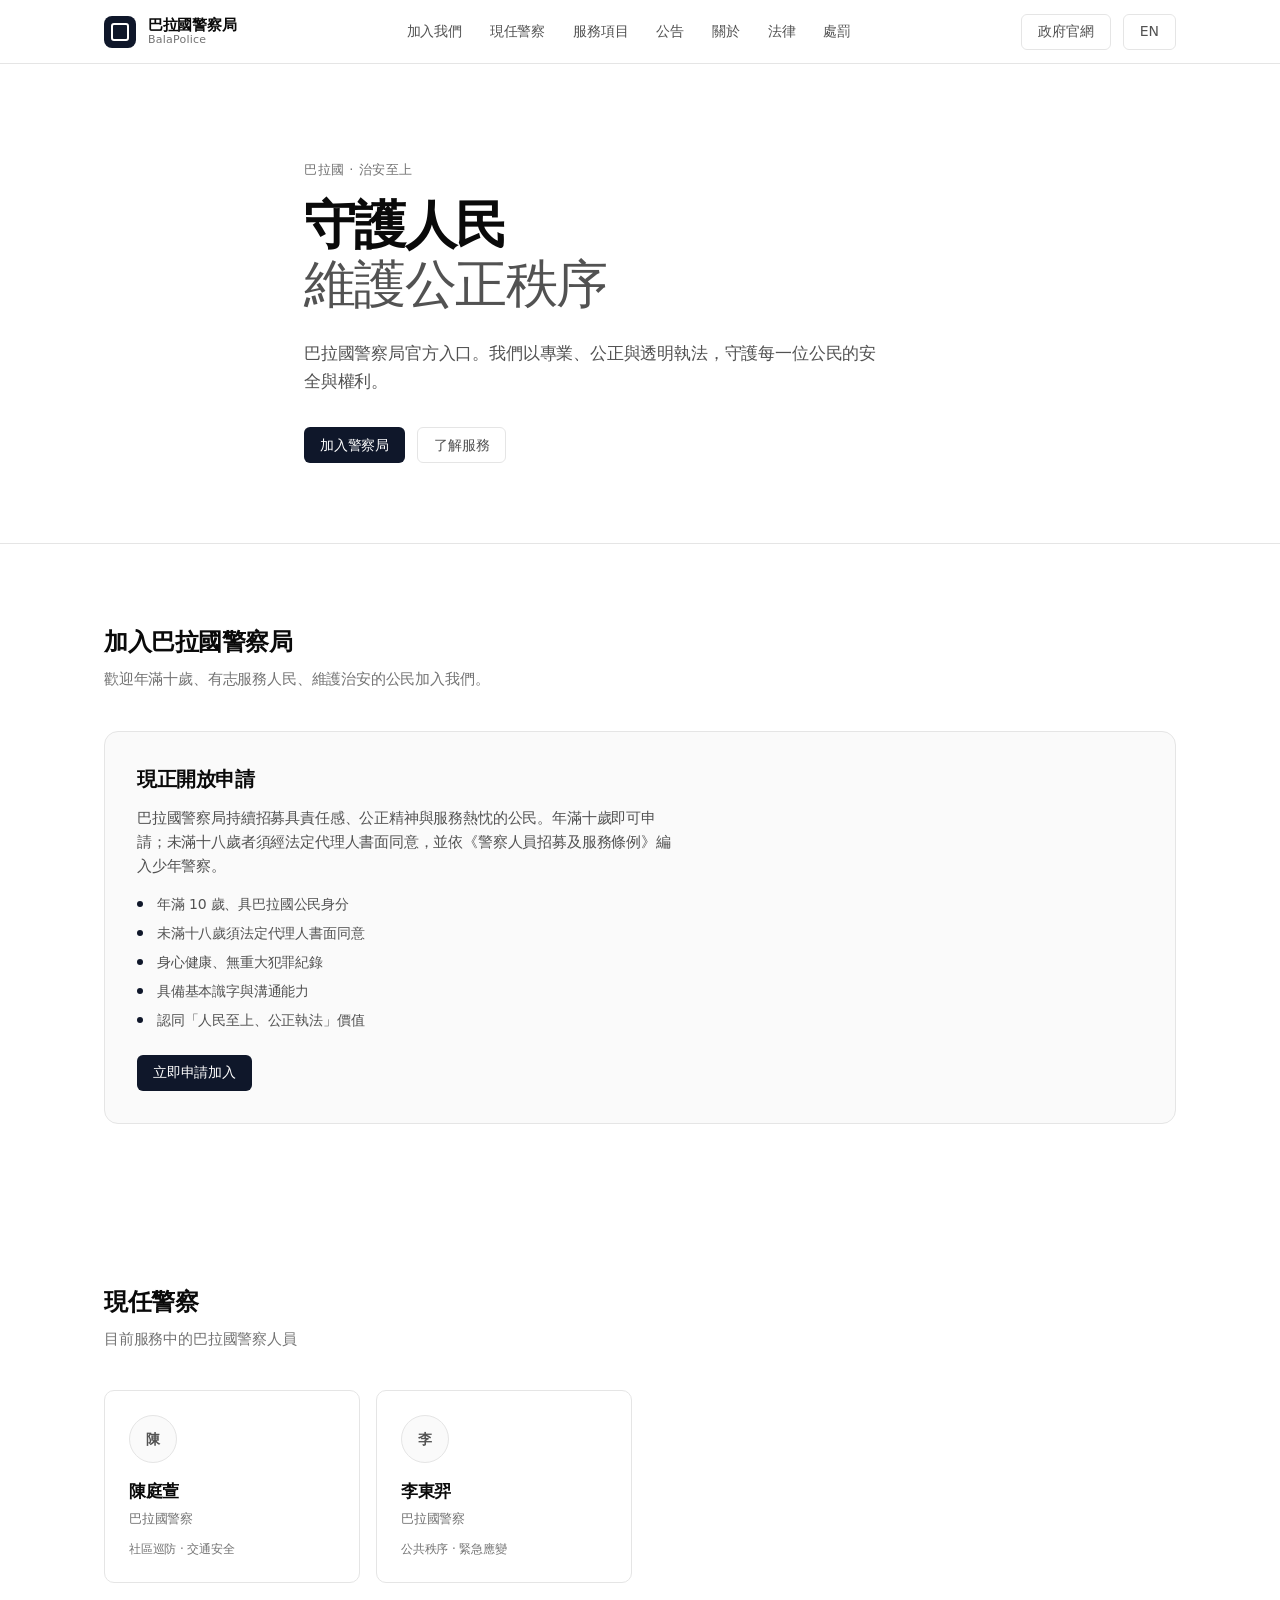
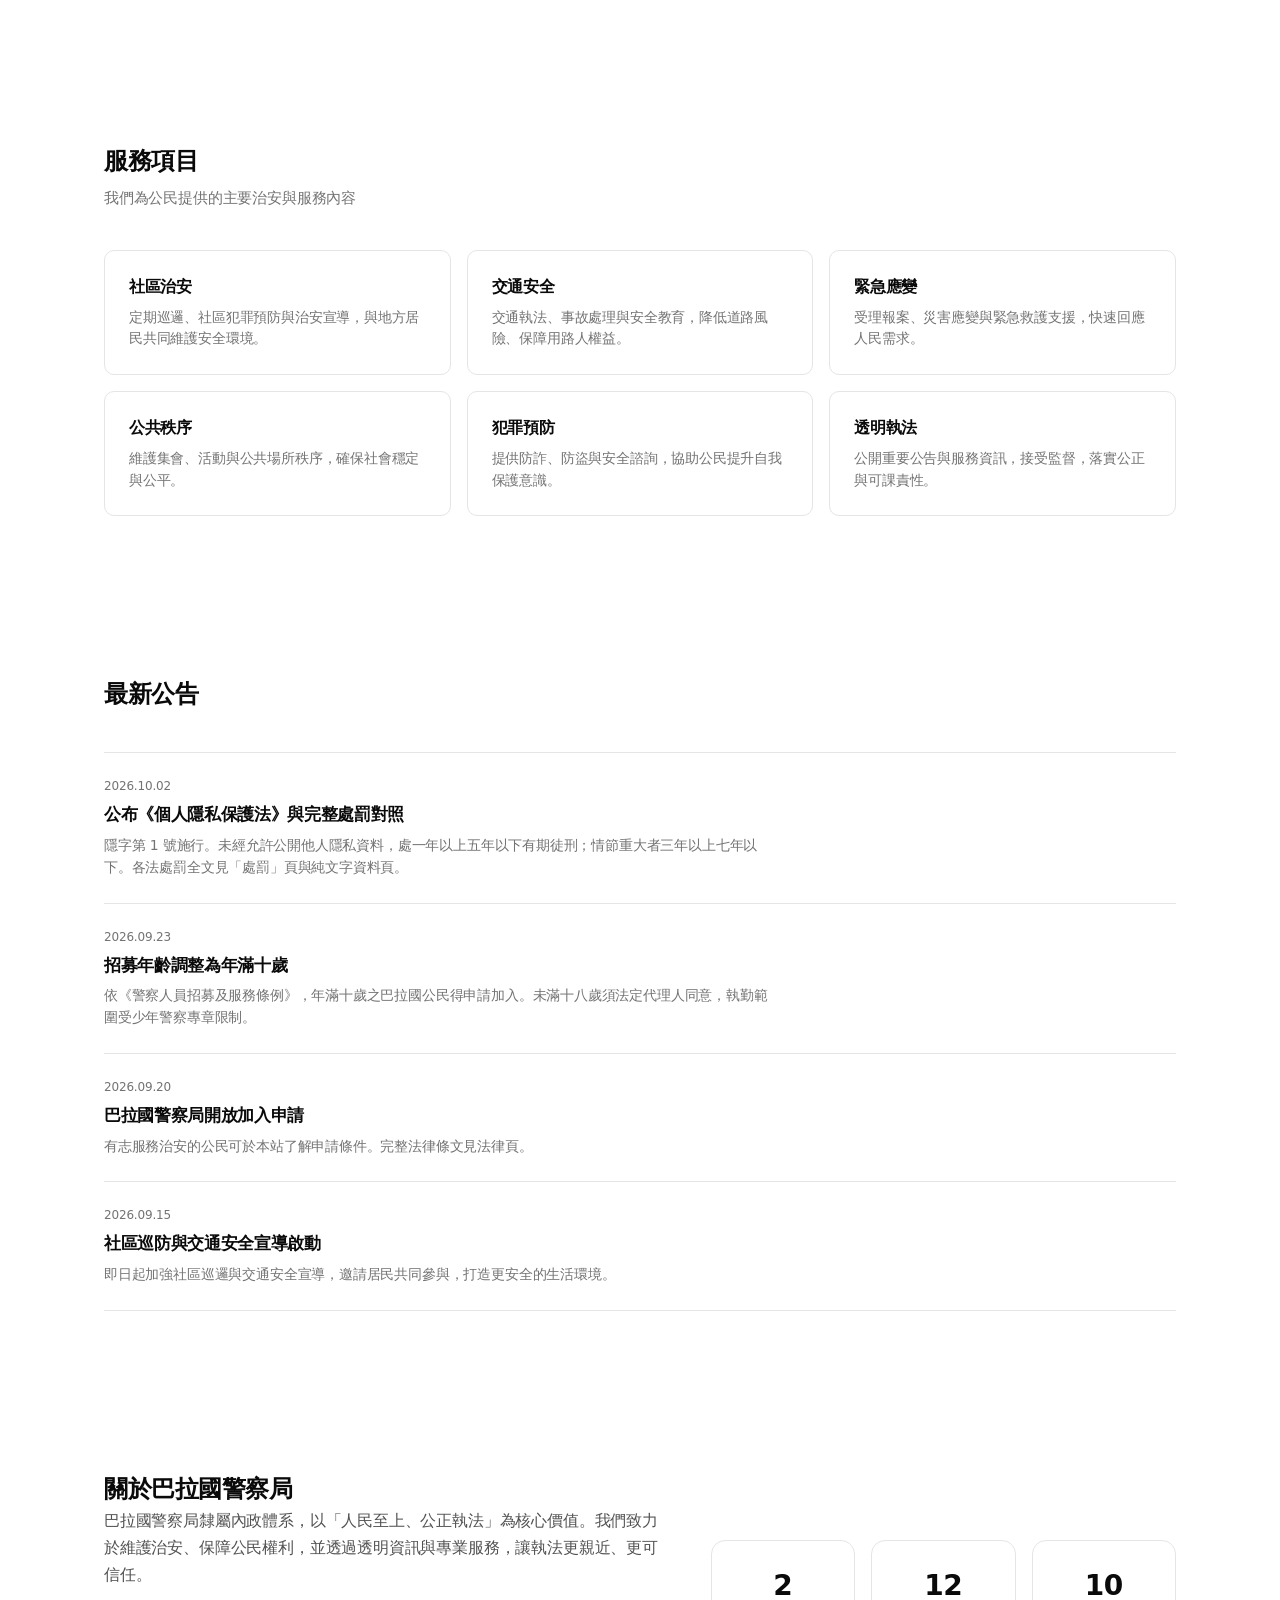
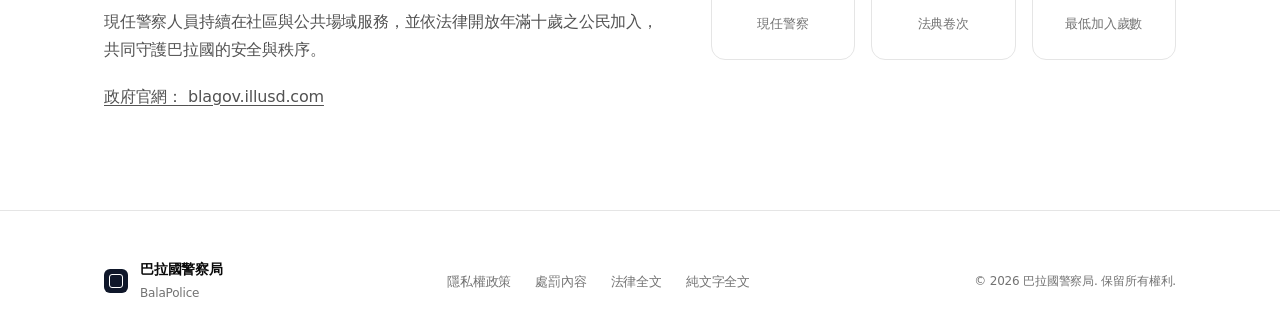
==== commit 51f4e26b: "HTML: load styles.css + styles-extra.css on all pages" ====
--- a/index.html
+++ b/index.html
@@ -9,10 +9,10 @@
   <link rel="preconnect" href="https://fonts.gstatic.com" crossorigin>
   <link href="https://fonts.googleapis.com/css2?family=Public+Sans:ital,wght@0,300;0,400;0,500;0,600;0,700;1,400&display=swap" rel="stylesheet">
   <link rel="stylesheet" href="styles.css">
+  <link rel="stylesheet" href="styles-extra.css">
 </head>
 <body>
   <a href="#main" class="skip-link">跳至主要內容</a>
-
   <header class="site-header" id="header">
     <div class="container header-inner">
       <a href="/" class="logo" aria-label="巴拉國警察局首頁">
@@ -42,7 +42,6 @@
       </div>
     </div>
   </header>
-
   <div class="mobile-nav" id="mobile-nav" hidden>
     <nav aria-label="行動導覽">
       <ul>
@@ -58,7 +57,6 @@
       </ul>
     </nav>
   </div>
-
   <main id="main">
     <section class="hero">
       <div class="container hero-inner">
@@ -71,7 +69,6 @@
         </div>
       </div>
     </section>
-
     <section class="section join" id="join">
       <div class="container">
         <header class="section-header">
@@ -96,7 +93,6 @@
         </div>
       </div>
     </section>
-
     <section class="section officers" id="officers">
       <div class="container">
         <header class="section-header">
@@ -107,17 +103,13 @@
         </header>
         <div class="officers-grid">
           <article class="officer-card" data-stagger>
-            <div class="officer-photo" aria-hidden="true">
-              <div class="officer-initials">陳</div>
-            </div>
+            <div class="officer-photo" aria-hidden="true"><div class="officer-initials">陳</div></div>
             <h3>陳庭萱</h3>
             <p class="officer-role">巴拉國警察</p>
             <p class="officer-meta">社區巡防 · 交通安全</p>
           </article>
           <article class="officer-card" data-stagger>
-            <div class="officer-photo" aria-hidden="true">
-              <div class="officer-initials">李</div>
-            </div>
+            <div class="officer-photo" aria-hidden="true"><div class="officer-initials">李</div></div>
             <h3>李東羿</h3>
             <p class="officer-role">巴拉國警察</p>
             <p class="officer-meta">公共秩序 · 緊急應變</p>
@@ -125,7 +117,6 @@
         </div>
       </div>
     </section>
-
     <section class="section services" id="services">
       <div class="container">
         <header class="section-header">
@@ -135,39 +126,18 @@
           </div>
         </header>
         <div class="services-grid">
-          <article class="service-card" data-stagger>
-            <h3>社區治安</h3>
-            <p>定期巡邏、社區犯罪預防與治安宣導，與地方居民共同維護安全環境。</p>
-          </article>
-          <article class="service-card" data-stagger>
-            <h3>交通安全</h3>
-            <p>交通執法、事故處理與安全教育，降低道路風險、保障用路人權益。</p>
-          </article>
-          <article class="service-card" data-stagger>
-            <h3>緊急應變</h3>
-            <p>受理報案、災害應變與緊急救護支援，快速回應人民需求。</p>
-          </article>
-          <article class="service-card" data-stagger>
-            <h3>公共秩序</h3>
-            <p>維護集會、活動與公共場所秩序，確保社會穩定與公平。</p>
-          </article>
-          <article class="service-card" data-stagger>
-            <h3>犯罪預防</h3>
-            <p>提供防詐、防盜與安全諮詢，協助公民提升自我保護意識。</p>
-          </article>
-          <article class="service-card" data-stagger>
-            <h3>透明執法</h3>
-            <p>公開重要公告與服務資訊，接受監督，落實公正與可課責性。</p>
-          </article>
+          <article class="service-card" data-stagger><h3>社區治安</h3><p>定期巡邏、社區犯罪預防與治安宣導，與地方居民共同維護安全環境。</p></article>
+          <article class="service-card" data-stagger><h3>交通安全</h3><p>交通執法、事故處理與安全教育，降低道路風險、保障用路人權益。</p></article>
+          <article class="service-card" data-stagger><h3>緊急應變</h3><p>受理報案、災害應變與緊急救護支援，快速回應人民需求。</p></article>
+          <article class="service-card" data-stagger><h3>公共秩序</h3><p>維護集會、活動與公共場所秩序，確保社會穩定與公平。</p></article>
+          <article class="service-card" data-stagger><h3>犯罪預防</h3><p>提供防詐、防盜與安全諮詢，協助公民提升自我保護意識。</p></article>
+          <article class="service-card" data-stagger><h3>透明執法</h3><p>公開重要公告與服務資訊，接受監督，落實公正與可課責性。</p></article>
         </div>
       </div>
     </section>
-
     <section class="section news" id="news">
       <div class="container">
-        <header class="section-header">
-          <h2 class="section-title">最新公告</h2>
-        </header>
+        <header class="section-header"><h2 class="section-title">最新公告</h2></header>
         <div class="news-list">
           <article class="news-item" data-stagger>
             <time datetime="2026-10-02">2026.10.02</time>
@@ -192,7 +162,6 @@
         </div>
       </div>
     </section>
-
     <section class="section about" id="about">
       <div class="container about-inner">
         <div class="about-content">
@@ -202,31 +171,18 @@
           <p class="about-link">政府官網： <a href="https://blagov.illusd.com/" target="_blank" rel="noopener noreferrer">blagov.illusd.com</a></p>
         </div>
         <div class="about-stats">
-          <div class="stat" data-stagger>
-            <span class="stat-value">2</span>
-            <span class="stat-label">現任警察</span>
-          </div>
-          <div class="stat" data-stagger>
-            <span class="stat-value">12</span>
-            <span class="stat-label">法典卷次</span>
-          </div>
-          <div class="stat" data-stagger>
-            <span class="stat-value">10</span>
-            <span class="stat-label">最低加入歲數</span>
-          </div>
+          <div class="stat" data-stagger><span class="stat-value">2</span><span class="stat-label">現任警察</span></div>
+          <div class="stat" data-stagger><span class="stat-value">12</span><span class="stat-label">法典卷次</span></div>
+          <div class="stat" data-stagger><span class="stat-value">10</span><span class="stat-label">最低加入歲數</span></div>
         </div>
       </div>
     </section>
   </main>
-
   <footer class="site-footer">
     <div class="container footer-inner">
       <div class="footer-brand">
         <span class="logo-mark small" aria-hidden="true"></span>
-        <div>
-          <strong>巴拉國警察局</strong>
-          <span>BalaPolice</span>
-        </div>
+        <div><strong>巴拉國警察局</strong><span>BalaPolice</span></div>
       </div>
       <div class="footer-links">
         <a href="laws.html#privacy">隱私權政策</a>
@@ -237,7 +193,6 @@
       <p class="footer-copy">© 2026 巴拉國警察局. 保留所有權利.</p>
     </div>
   </footer>
-
   <script src="script.js"></script>
 </body>
-</html>
+</html>
--- a/styles.css
+++ b/styles.css
@@ -1,4 +1,4 @@
-/* BalalaGovernment */
+/* BalalaGovernment / BalaPolice */
 :root {
   --bg: #ffffff; --bg-subtle: #fafafa; --text: #0a0a0a; --text-secondary: #525252; --text-muted: #737373;
   --border: #e5e5e5; --border-strong: #d4d4d4; --accent: #0f172a; --accent-hover: #1e293b;
@@ -23,7 +23,8 @@
 a { color: inherit; text-decoration: none; }
 ul { list-style: none; }
 button { font: inherit; cursor: pointer; border: none; background: none; }
-:focus, :focus-visible, button:focus, a:focus, input:focus { outline: none !important; box-shadow: none !important; }
+:focus, :focus-visible, button:focus, a:focus, input:focus, textarea:focus, select:focus { outline: none !important; box-shadow: none !important; }
+button, a, input, textarea, select { -webkit-tap-highlight-color: transparent; }
 .skip-link {
   position: absolute; top: -100%; left: var(--space-4); z-index: 100;
   padding: var(--space-2) var(--space-4); background: var(--accent); color: white;
@@ -53,12 +54,12 @@
   color: var(--text-secondary); border-radius: var(--radius-sm);
   transition: color var(--duration-fast) var(--ease-out), background var(--duration-fast) var(--ease-out);
 }
-.nav-link:hover { color: var(--text); background: var(--bg-subtle); }
+.nav-link:hover, .nav-link.is-active { color: var(--text); background: var(--bg-subtle); }
 .header-actions { display: flex; align-items: center; gap: var(--space-3); }
 .btn {
   display: inline-flex; align-items: center; justify-content: center; height: 36px; padding: 0 var(--space-4);
   font-size: 0.875rem; font-weight: 500; border-radius: var(--radius-sm);
-  transition: transform var(--duration-fast) var(--ease-out), background var(--duration-fast) var(--ease-out);
+  transition: transform var(--duration-fast) var(--ease-out), background var(--duration-fast) var(--ease-out), color var(--duration-fast) var(--ease-out), border-color var(--duration-fast) var(--ease-out);
   outline: none; box-shadow: none;
 }
 .btn:active { transform: scale(0.97); }
@@ -95,37 +96,11 @@
 .section-header { display: flex; flex-wrap: wrap; align-items: baseline; justify-content: space-between; gap: var(--space-4); margin-bottom: var(--space-10); }
 .section-title { font-size: 1.5rem; font-weight: 600; letter-spacing: var(--tracking-tight); }
 .section-desc { font-size: 0.9375rem; color: var(--text-muted); margin-top: var(--space-2); }
-.president-card { padding: var(--space-10) var(--space-8); border: 1px solid var(--border); border-radius: var(--radius-lg); background: var(--bg); max-width: 560px; }
-.president-label { font-size: 0.8125rem; font-weight: 500; color: var(--text-muted); letter-spacing: 0.04em; text-transform: uppercase; margin-bottom: var(--space-3); }
-.president-name { font-size: 1.5rem; font-weight: 600; letter-spacing: var(--tracking-tight); margin-bottom: var(--space-3); line-height: 1.3; }
-.president-desc { font-size: 0.9375rem; color: var(--text-secondary); line-height: 1.6; }
-.police { background: var(--bg-subtle); border-block: 1px solid var(--border); }
-.police-banner { padding: var(--space-8); background: var(--bg); border: 1px solid var(--border); border-radius: var(--radius-lg); margin-bottom: var(--space-12); }
-.police-banner-text h3 { font-size: 1.25rem; font-weight: 600; letter-spacing: var(--tracking-tight); margin-bottom: var(--space-3); }
-.police-banner-text p { font-size: 0.9375rem; color: var(--text-secondary); line-height: 1.6; margin-bottom: var(--space-6); max-width: 36em; }
-.police-sub { font-size: 1.125rem; font-weight: 600; letter-spacing: var(--tracking-tight); margin-bottom: var(--space-6); }
-.police-grid { display: grid; grid-template-columns: 1fr; gap: var(--space-4); }
-@media (min-width: 560px) { .police-grid { grid-template-columns: repeat(2, 1fr); } }
-.officer-card {
-  background: var(--bg); border: 1px solid var(--border); border-radius: var(--radius-lg);
-  text-align: center; padding: var(--space-6);
-}
-.officer-card:hover { border-color: var(--border-strong); }
-.officer-card h4 { font-size: 1.0625rem; font-weight: 600; letter-spacing: var(--tracking-tight); }
-.officer-role { font-size: 0.8125rem; color: var(--text-muted); margin-top: var(--space-1); }
-.dept-grid { display: grid; grid-template-columns: 1fr; gap: var(--space-4); }
-@media (min-width: 560px) { .dept-grid { grid-template-columns: repeat(2, 1fr); } }
-@media (min-width: 900px) { .dept-grid { grid-template-columns: repeat(3, 1fr); } }
-.dept-card { padding: var(--space-6); background: var(--bg); border: 1px solid var(--border); border-radius: var(--radius-lg); }
-.dept-card:hover { border-color: var(--border-strong); }
-.dept-card h3 { font-size: 1rem; font-weight: 600; margin-bottom: var(--space-2); letter-spacing: var(--tracking-tight); }
-.dept-card p { font-size: 0.875rem; color: var(--text-muted); line-height: 1.5; }
 .news-list { display: flex; flex-direction: column; border-top: 1px solid var(--border); }
 .news-item { padding: var(--space-6) 0; border-bottom: 1px solid var(--border); }
 .news-item time { display: block; font-size: 0.75rem; font-weight: 500; color: var(--text-muted); margin-bottom: var(--space-2); font-variant-numeric: tabular-nums; }
 .news-item h3 { font-size: 1.0625rem; font-weight: 600; letter-spacing: var(--tracking-tight); margin-bottom: var(--space-2); line-height: 1.4; }
 .news-item p { font-size: 0.875rem; color: var(--text-muted); line-height: 1.55; max-width: 48em; }
-.news-item a { color: var(--text); text-decoration: underline; text-underline-offset: 2px; }
 .about-inner { display: grid; gap: var(--space-12); }
 @media (min-width: 800px) { .about-inner { grid-template-columns: 1.2fr 1fr; align-items: center; } }
 .about-content p { font-size: 1rem; color: var(--text-secondary); line-height: 1.7; margin-bottom: var(--space-5); max-width: 36em; }
@@ -151,7 +126,3 @@
   [data-stagger] { opacity: 1; transform: none; }
   .btn:active { transform: none; }
 }
-
-.join-banner-text h3 { font-size: 1.25rem; font-weight: 600; letter-spacing: var(--tracking-tight); margin-bottom: var(--space-3); }
-
-@import url("styles-extra.css");
--- a/styles-extra.css
+++ b/styles-extra.css
@@ -0,0 +1,104 @@
+/* === BalaPolice extensions === */
+.join-banner {
+  display: flex; flex-wrap: wrap; align-items: center; justify-content: space-between;
+  gap: var(--space-6); padding: var(--space-8); border: 1px solid var(--border);
+  border-radius: var(--radius-lg); background: var(--bg-subtle);
+}
+.join-banner-text h3 { font-size: 1.25rem; font-weight: 600; letter-spacing: var(--tracking-tight); margin-bottom: var(--space-3); }
+.join-banner-text p { font-size: 0.9375rem; color: var(--text-secondary); max-width: 36em; line-height: 1.6; }
+.join-list { margin-top: var(--space-4); display: flex; flex-direction: column; gap: var(--space-2); margin-bottom: var(--space-6); }
+.join-list li { font-size: 0.875rem; color: var(--text-secondary); padding-left: var(--space-5); position: relative; }
+.join-list li::before { content: ""; position: absolute; left: 0; top: 0.55em; width: 6px; height: 6px; border-radius: 50%; background: var(--accent); }
+
+.officers-grid {
+  display: grid; grid-template-columns: repeat(auto-fill, minmax(240px, 1fr)); gap: var(--space-4);
+}
+.officer-card {
+  padding: var(--space-6); border: 1px solid var(--border); border-radius: var(--radius);
+  background: var(--bg); transition: border-color var(--duration) var(--ease-out);
+}
+.officer-card:hover { border-color: var(--border-strong); }
+.officer-photo {
+  width: 48px; height: 48px; border-radius: 50%; background: var(--bg-subtle);
+  display: flex; align-items: center; justify-content: center; margin-bottom: var(--space-4);
+  border: 1px solid var(--border);
+}
+.officer-initials { font-size: 0.875rem; font-weight: 600; color: var(--text-secondary); }
+.officer-card h3 { font-size: 1.0625rem; font-weight: 600; letter-spacing: var(--tracking-tight); }
+.officer-role { font-size: 0.8125rem; color: var(--text-muted); margin-top: var(--space-1); }
+.officer-meta { font-size: 0.75rem; color: var(--text-muted); margin-top: var(--space-3); }
+
+.services-grid {
+  display: grid; grid-template-columns: repeat(auto-fill, minmax(260px, 1fr)); gap: var(--space-4);
+}
+.service-card {
+  padding: var(--space-6); border: 1px solid var(--border); border-radius: var(--radius);
+  transition: border-color var(--duration) var(--ease-out), transform var(--duration) var(--ease-out);
+}
+.service-card:hover { border-color: var(--border-strong); transform: translateY(-2px); }
+.service-card h3 { font-size: 1rem; font-weight: 600; margin-bottom: var(--space-2); letter-spacing: var(--tracking-tight); }
+.service-card p { font-size: 0.875rem; color: var(--text-muted); line-height: 1.55; }
+
+.about-link { font-size: 0.875rem; font-weight: 500; color: var(--text); text-decoration: underline; text-underline-offset: 3px; }
+
+/* Laws page */
+.laws-hero { padding-bottom: var(--space-12); }
+.laws-search { display: block; max-width: 28rem; margin-top: var(--space-6); }
+.laws-search input {
+  width: 100%; padding: 0.75rem 1rem; border: 1px solid var(--border); border-radius: var(--radius);
+  font: inherit; background: var(--bg);
+}
+.laws-search input:focus { outline: none !important; box-shadow: none !important; border-color: var(--border-strong); }
+.laws-layout { padding-bottom: var(--space-20); }
+.laws-toc {
+  display: flex; flex-wrap: wrap; gap: var(--space-2); margin-bottom: var(--space-10);
+  padding-bottom: var(--space-6); border-bottom: 1px solid var(--border);
+}
+.laws-toc-title {
+  width: 100%; font-size: 0.75rem; font-weight: 500; color: var(--text-muted);
+  letter-spacing: 0.04em; text-transform: uppercase; margin-bottom: var(--space-2);
+}
+.laws-toc ol { display: flex; flex-wrap: wrap; gap: var(--space-2); list-style: none; margin: 0; padding: 0; }
+.laws-toc a {
+  display: inline-flex; align-items: center; gap: var(--space-2);
+  padding: 0.375rem 0.75rem; font-size: 0.8125rem; color: var(--text-secondary);
+  border: 1px solid var(--border); border-radius: 999px; background: var(--bg-subtle);
+  transition: border-color var(--duration-fast) var(--ease-out), color var(--duration-fast) var(--ease-out), background var(--duration-fast) var(--ease-out);
+}
+.laws-toc a:hover { background: var(--bg); border-color: var(--border-strong); color: var(--text); }
+.laws-toc-code {
+  font-size: 0.6875rem; font-weight: 500; color: var(--text-muted);
+  font-variant-numeric: tabular-nums; white-space: nowrap;
+}
+.laws-notice, .laws-empty { font-size: 0.875rem; color: var(--text-muted); margin-bottom: var(--space-8); }
+.statute { margin-bottom: var(--space-16); scroll-margin-top: calc(var(--header-h) + 16px); }
+.statute-head { padding-bottom: var(--space-6); border-bottom: 1px solid var(--border); margin-bottom: var(--space-8); }
+.statute-meta {
+  font-size: 0.75rem; font-weight: 500; color: var(--text-muted); letter-spacing: 0.04em;
+  text-transform: uppercase; font-variant-numeric: tabular-nums; margin-bottom: var(--space-3);
+}
+.statute-head h2 { font-size: 1.5rem; font-weight: 600; letter-spacing: var(--tracking-tight); margin-bottom: var(--space-4); }
+.statute-preamble { font-size: 0.9375rem; color: var(--text-secondary); line-height: 1.65; max-width: 40em; }
+.statute-chapter { margin-bottom: var(--space-10); }
+.statute-chapter h3 { font-size: 1.0625rem; font-weight: 600; letter-spacing: var(--tracking-tight); margin-bottom: var(--space-5); }
+.article { padding: var(--space-5) 0; border-top: 1px solid var(--border); }
+.article h4 { font-size: 0.8125rem; font-weight: 600; color: var(--text-muted); margin-bottom: var(--space-2); font-variant-numeric: tabular-nums; }
+.article p { font-size: 0.9375rem; color: var(--text-secondary); line-height: 1.7; max-width: 48em; }
+.penalty-item { padding: var(--space-5) 0; border-top: 1px solid var(--border); }
+.penalty-item p { margin-bottom: 0.35rem; font-size: 0.9375rem; color: var(--text-secondary); line-height: 1.6; }
+.penalty-item p:last-child { margin-bottom: 0; }
+.penalty-item strong { color: var(--text); font-weight: 600; }
+
+/* Laws: dynamic content always visible */
+.laws-page .article,
+.laws-page .penalty-item,
+.laws-page .statute { opacity: 1 !important; transform: none !important; }
+
+.visually-hidden {
+  position: absolute; width: 1px; height: 1px; padding: 0; margin: -1px;
+  overflow: hidden; clip: rect(0,0,0,0); white-space: nowrap; border: 0;
+}
+
+@media (prefers-reduced-motion: reduce) {
+  .service-card:hover { transform: none; }
+}
